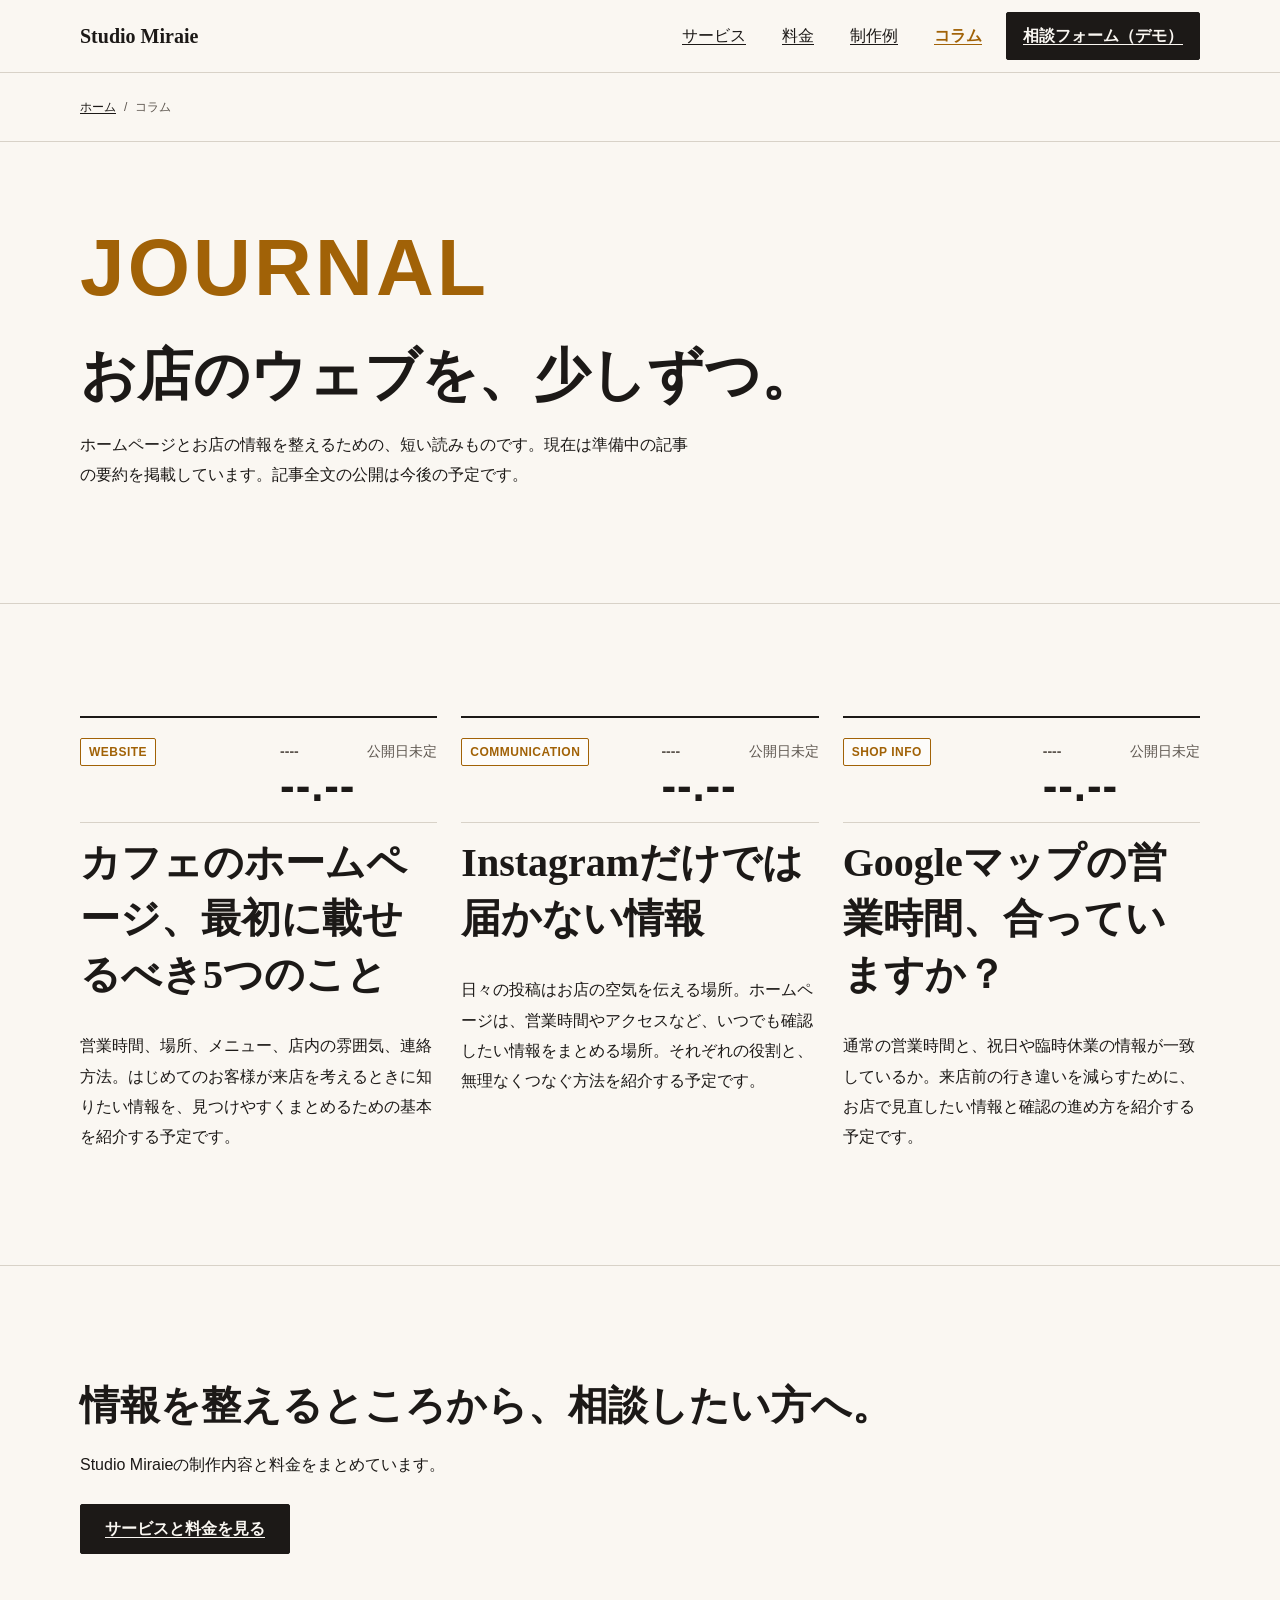
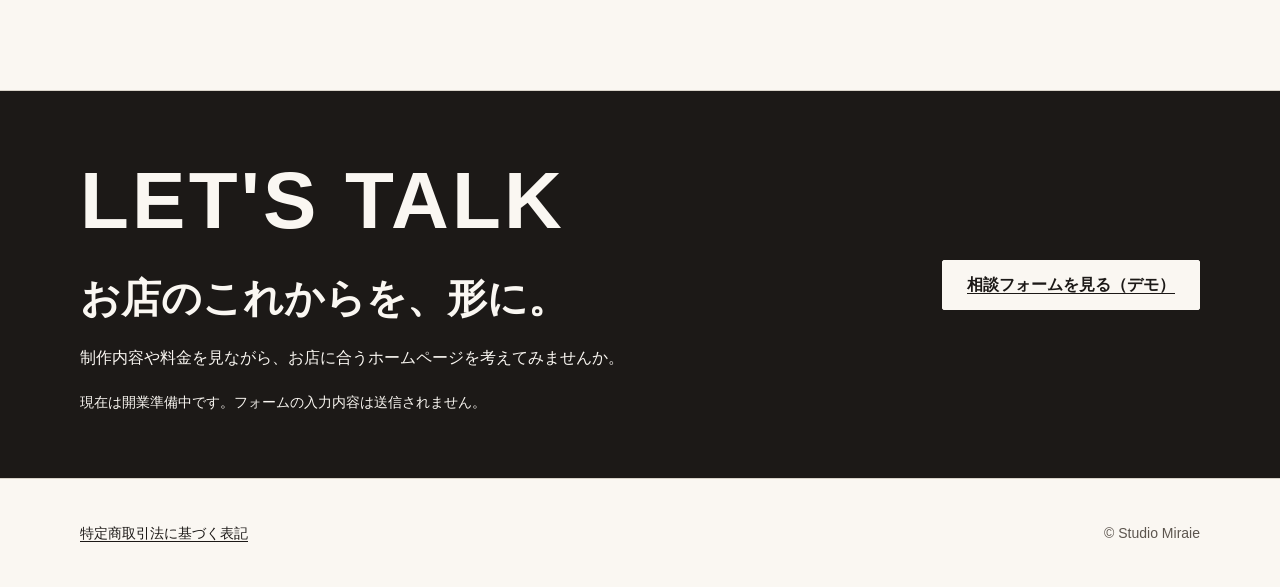
==== site/column.html @ bbf8854d "run1: portfolio site built (Codex design, agy build, Codex check, verified 16+4 conditions)" ====
<!DOCTYPE html>
<html lang="ja">
<head>
  <meta charset="utf-8">
  <meta name="viewport" content="width=device-width, initial-scale=1">
  <meta name="robots" content="noindex,nofollow">
  <title>コラム｜Studio Miraie</title>
  <meta name="description" content="ホームページとお店の情報を整えるための、短い読みものです。現在は準備中の記事の要約を掲載しています。記事全文の公開は今後の予定です。">
  <link rel="stylesheet" href="css/style.css">
</head>
<body>
  <a class="skip-link" href="#main">本文へ</a>

  <header class="site-header">
    <div class="container header-inner">
      <a class="site-logo" href="index.html">Studio Miraie</a>
      <button type="button" class="nav-toggle" id="nav-toggle" aria-expanded="false" aria-controls="site-nav">メニュー</button>
      <nav class="site-nav" id="site-nav" aria-label="主要ナビゲーション">
        <ul class="nav-list">
          <li><a href="index.html#service">サービス</a></li>
          <li><a href="index.html#pricing">料金</a></li>
          <li><a href="works.html">制作例</a></li>
          <li><a href="column.html" aria-current="page">コラム</a></li>
          <li><a class="nav-cta" href="index.html#contact">相談フォーム（デモ）</a></li>
        </ul>
      </nav>
    </div>
  </header>

  <nav class="breadcrumb" aria-label="パンくずリスト">
    <div class="container">
      <ol class="breadcrumb-list">
        <li><a href="index.html">ホーム</a></li>
        <li aria-current="page">コラム</li>
      </ol>
    </div>
  </nav>

  <main id="main">
    <header class="page-header">
      <div class="container">
        <span class="en-display">JOURNAL</span>
        <h1>お店のウェブを、少しずつ。</h1>
        <p>ホームページとお店の情報を整えるための、短い読みものです。現在は準備中の記事の要約を掲載しています。記事全文の公開は今後の予定です。</p>
      </div>
    </header>

    <section class="section" id="grid" aria-label="記事一覧">
      <div class="container">
        <div class="grid-cards" style="margin-top: 0;">
          <article class="journal-article" id="column-basics">
            <div class="journal-meta">
              <span class="tag">WEBSITE</span>
              <div class="journal-date">
                <span class="sr-only">公開準備中。公開日未定。</span>
                <div aria-hidden="true">
                  <span class="date-year">----</span>
                  <span class="date-md">--.--</span>
                </div>
                <span class="date-note" aria-hidden="true">公開日未定</span>
              </div>
            </div>
            <h2>カフェのホームページ、最初に載せるべき5つのこと</h2>
            <p>営業時間、場所、メニュー、店内の雰囲気、連絡方法。はじめてのお客様が来店を考えるときに知りたい情報を、見つけやすくまとめるための基本を紹介する予定です。</p>
          </article>

          <article class="journal-article" id="column-instagram">
            <div class="journal-meta">
              <span class="tag">COMMUNICATION</span>
              <div class="journal-date">
                <span class="sr-only">公開準備中。公開日未定。</span>
                <div aria-hidden="true">
                  <span class="date-year">----</span>
                  <span class="date-md">--.--</span>
                </div>
                <span class="date-note" aria-hidden="true">公開日未定</span>
              </div>
            </div>
            <h2>Instagramだけでは届かない情報</h2>
            <p>日々の投稿はお店の空気を伝える場所。ホームページは、営業時間やアクセスなど、いつでも確認したい情報をまとめる場所。それぞれの役割と、無理なくつなぐ方法を紹介する予定です。</p>
          </article>

          <article class="journal-article" id="column-map">
            <div class="journal-meta">
              <span class="tag">SHOP INFO</span>
              <div class="journal-date">
                <span class="sr-only">公開準備中。公開日未定。</span>
                <div aria-hidden="true">
                  <span class="date-year">----</span>
                  <span class="date-md">--.--</span>
                </div>
                <span class="date-note" aria-hidden="true">公開日未定</span>
              </div>
            </div>
            <h2>Googleマップの営業時間、合っていますか？</h2>
            <p>通常の営業時間と、祝日や臨時休業の情報が一致しているか。来店前の行き違いを減らすために、お店で見直したい情報と確認の進め方を紹介する予定です。</p>
          </article>
        </div>
      </div>
    </section>

    <section class="section">
      <div class="container">
        <h2>情報を整えるところから、相談したい方へ。</h2>
        <p>Studio Miraieの制作内容と料金をまとめています。</p>
        <div class="btn-group">
          <a class="btn btn-primary" href="index.html#service">サービスと料金を見る</a>
        </div>
      </div>
    </section>
  </main>

  <aside class="cta-band" aria-label="ご相談案内">
    <div class="container cta-band-inner">
      <div class="cta-band-content">
        <span class="en-display">LET'S TALK</span>
        <h2>お店のこれからを、形に。</h2>
        <p>制作内容や料金を見ながら、お店に合うホームページを考えてみませんか。</p>
        <p class="supplement">現在は開業準備中です。フォームの入力内容は送信されません。</p>
      </div>
      <div class="cta-band-action">
        <a class="btn btn-inverse" href="index.html#contact">相談フォームを見る（デモ）</a>
      </div>
    </div>
  </aside>

  <footer class="site-footer">
    <div class="container footer-inner">
      <ul class="footer-links">
        <li><a href="tokushoho.html">特定商取引法に基づく表記</a></li>
      </ul>
      <p class="copyright">© Studio Miraie</p>
    </div>
  </footer>

  <script src="js/main.js"></script>
</body>
</html>
---- site/css/style.css ----
:root {
  --bg: #FAF7F2;
  --text: #1C1917;
  --accent: #A16207;
  --surface: #FDFCFA;
  --muted: #5C554E;
  --border: #D8D2C8;

  --font-serif: 'Yu Mincho', 'Hiragino Mincho ProN', 'Noto Serif CJK JP', serif;
  --font-sans: -apple-system, BlinkMacSystemFont, 'Hiragino Kaku Gothic ProN', 'Yu Gothic', Meiryo, sans-serif;
}

*,
*::before,
*::after {
  box-sizing: border-box;
}

html {
  font-size: 16px;
  background-color: var(--bg);
  color: var(--text);
  font-family: var(--font-sans);
  line-height: 1.9;
  -webkit-text-size-adjust: 100%;
  text-size-adjust: 100%;
}

body {
  margin: 0;
  background-color: var(--bg);
  color: var(--text);
  font-family: var(--font-sans);
  font-size: 1rem;
  line-height: 1.9;
  overflow-x: hidden;
  overflow-wrap: anywhere;
  word-break: normal;
}

img {
  display: block;
  max-width: 100%;
  height: auto;
}

/* Focus styles */
:focus-visible {
  outline: 2px solid var(--accent);
  outline-offset: 3px;
}

.cta-band :focus-visible {
  outline: 2px solid var(--bg);
  outline-offset: 3px;
}

/* Skip link */
.skip-link {
  position: absolute;
  top: -100px;
  left: 16px;
  z-index: 1000;
  display: inline-flex;
  align-items: center;
  min-height: 44px;
  padding: 8px 16px;
  background-color: var(--text);
  color: var(--bg);
  font-size: 0.875rem;
  font-weight: 600;
  line-height: 1.5;
  text-decoration: underline;
  border: 2px solid var(--bg);
}

.skip-link:focus {
  top: 12px;
}

/* Links */
a {
  color: var(--text);
  text-decoration: underline;
  text-underline-offset: 0.2em;
  transition: background-color 150ms ease, color 150ms ease, border-color 150ms ease;
}

a:hover {
  color: var(--accent);
}

/* Container & Layout */
.container {
  width: 100%;
  max-width: 1280px;
  margin-inline: auto;
  padding-inline: 16px;
}

@media (min-width: 375px) {
  .container {
    padding-inline: 20px;
  }
}

@media (min-width: 768px) {
  .container {
    padding-inline: 32px;
  }
}

@media (min-width: 1280px) {
  .container {
    padding-inline: 80px;
  }
}

/* Section spacing */
.section {
  padding-block: 64px;
  border-bottom: 1px solid var(--border);
}

.page-header {
  padding-block: 48px 64px;
  border-bottom: 1px solid var(--border);
}

@media (min-width: 768px) {
  .section {
    padding-block: 80px;
  }
  .page-header {
    padding-block: 64px 80px;
  }
}

@media (min-width: 1280px) {
  .section {
    padding-block: 112px;
  }
  .page-header {
    padding-block: 80px 112px;
  }
}

/* Typography */
h1,
h2,
h3 {
  font-family: var(--font-serif);
  color: var(--text);
  font-weight: 600;
  margin-top: 0;
  margin-bottom: 16px;
  overflow-wrap: anywhere;
}

h1 {
  font-size: 2rem; /* 32px */
  line-height: 1.35;
}

h2 {
  font-size: 1.625rem; /* 26px */
  line-height: 1.4;
}

h3 {
  font-size: 1.25rem; /* 20px */
  line-height: 1.45;
}

@media (min-width: 768px) {
  h1 {
    font-size: 2.5rem; /* 40px */
  }
  h2 {
    font-size: 2rem; /* 32px */
  }
  h3 {
    font-size: 1.5rem; /* 24px */
  }
}

@media (min-width: 1280px) {
  h1 {
    font-size: 3.5rem; /* 56px */
  }
  h2 {
    font-size: 2.5rem; /* 40px */
  }
}

p {
  margin-top: 0;
  margin-bottom: 16px;
  max-width: 38em;
}

p:last-child {
  margin-bottom: 0;
}

.en-display {
  display: block;
  font-family: var(--font-sans);
  font-size: 2rem; /* 32px */
  font-weight: 600;
  line-height: 1.15;
  letter-spacing: 0.04em;
  color: var(--accent);
  margin-bottom: 12px;
  overflow-wrap: break-word;
}

@media (min-width: 768px) {
  .en-display {
    font-size: 3.25rem; /* 52px */
    margin-bottom: 16px;
  }
}

@media (min-width: 1280px) {
  .en-display {
    font-size: 5rem; /* 80px */
    margin-bottom: 24px;
  }
}

.label-sm {
  display: inline-block;
  font-family: var(--font-sans);
  font-size: 0.75rem; /* 12px */
  font-weight: 600;
  line-height: 1.5;
  letter-spacing: 0.04em;
  color: var(--muted);
  margin-bottom: 12px;
}

.tag {
  display: inline-block;
  font-family: var(--font-sans);
  font-size: 0.75rem; /* 12px */
  font-weight: 600;
  line-height: 1.5;
  letter-spacing: 0.04em;
  color: var(--accent);
  background-color: var(--surface);
  border: 1px solid var(--accent);
  padding: 4px 8px;
  border-radius: 2px;
}

.tag-status {
  display: inline-block;
  font-family: var(--font-sans);
  font-size: 0.75rem; /* 12px */
  font-weight: 600;
  line-height: 1.5;
  color: var(--text);
  background-color: var(--bg);
  border: 1px solid var(--muted);
  padding: 4px 8px;
  border-radius: 2px;
}

.supplement,
.note,
figcaption {
  font-size: 0.875rem; /* 14px */
  line-height: 1.75;
  color: var(--muted);
  max-width: 38em;
}

figcaption {
  margin-top: 8px;
}

/* Header & Navigation */
.site-header {
  background-color: var(--bg);
  border-bottom: 1px solid var(--border);
}

.header-inner {
  display: flex;
  flex-wrap: wrap;
  align-items: center;
  justify-content: space-between;
  padding-block: 12px;
  gap: 12px;
}

.site-logo {
  display: inline-flex;
  align-items: center;
  min-height: 44px;
  padding-block: 4px;
  font-family: var(--font-serif);
  font-size: 1.25rem;
  font-weight: 600;
  color: var(--text);
  text-decoration: none;
}

.site-logo:hover {
  color: var(--accent);
  text-decoration: underline;
}

.nav-toggle {
  display: none;
  align-items: center;
  justify-content: center;
  min-height: 44px;
  min-width: 44px;
  padding: 8px 16px;
  font-family: var(--font-sans);
  font-size: 0.875rem;
  font-weight: 600;
  line-height: 1.5;
  color: var(--text);
  background-color: var(--surface);
  border: 1px solid var(--text);
  border-radius: 2px;
  cursor: pointer;
  transition: background-color 150ms ease, color 150ms ease, border-color 150ms ease;
}

.nav-toggle:hover {
  background-color: var(--text);
  color: var(--bg);
}

.js-enabled .nav-toggle {
  display: inline-flex;
}

.site-nav {
  width: 100%;
  border-top: 1px solid var(--border);
  padding-top: 12px;
}

.js-enabled .site-nav[hidden] {
  display: none;
}

.nav-list {
  list-style: none;
  margin: 0;
  padding: 0;
  display: flex;
  flex-direction: column;
  gap: 8px;
}

.nav-list a {
  display: flex;
  align-items: center;
  min-height: 44px;
  padding: 8px 12px;
  font-size: 1rem;
  font-weight: 500;
  color: var(--text);
  text-decoration: underline;
  border-radius: 2px;
}

.nav-list a:hover {
  background-color: var(--surface);
  color: var(--accent);
}

.nav-list a[aria-current="page"] {
  font-weight: 700;
  color: var(--accent);
}

.nav-list .nav-cta {
  background-color: var(--text);
  color: var(--bg);
  border: 1px solid var(--text);
  font-weight: 600;
  justify-content: center;
}

.nav-list .nav-cta:hover {
  background-color: var(--surface);
  color: var(--text);
}

@media (min-width: 1024px) {
  .js-enabled .nav-toggle,
  .nav-toggle {
    display: none;
  }

  .site-nav,
  .js-enabled .site-nav[hidden] {
    display: block;
    width: auto;
    border-top: none;
    padding-top: 0;
  }

  .nav-list {
    flex-direction: row;
    align-items: center;
    gap: 12px;
  }

  .nav-list .nav-cta {
    padding-inline: 16px;
  }
}

/* Breadcrumb */
.breadcrumb {
  padding-block: 12px;
  border-bottom: 1px solid var(--border);
  font-size: 0.75rem; /* 12px */
  line-height: 1.5;
  color: var(--muted);
}

.breadcrumb-list {
  list-style: none;
  margin: 0;
  padding: 0;
  display: flex;
  flex-wrap: wrap;
  align-items: center;
  gap: 8px;
}

.breadcrumb-list li {
  display: inline-flex;
  align-items: center;
  gap: 8px;
}

.breadcrumb-list li + li::before {
  content: "/";
  color: var(--muted);
}

.breadcrumb-list a {
  display: inline-flex;
  align-items: center;
  min-height: 44px;
  color: var(--text);
  text-decoration: underline;
}

.breadcrumb-list a:hover {
  color: var(--accent);
}

/* Buttons */
.btn-group {
  display: flex;
  flex-direction: column;
  gap: 12px;
  margin-block: 24px;
}

@media (min-width: 768px) {
  .btn-group {
    flex-direction: row;
    flex-wrap: wrap;
    align-items: center;
    gap: 16px;
  }
}

.btn {
  display: inline-flex;
  align-items: center;
  justify-content: center;
  width: 100%;
  min-height: 48px;
  padding: 12px 24px;
  font-family: var(--font-sans);
  font-size: 1rem; /* 16px */
  font-weight: 600;
  line-height: 1.5;
  text-align: center;
  text-decoration: underline;
  border-radius: 2px;
  cursor: pointer;
  transition: background-color 150ms ease, color 150ms ease, border-color 150ms ease;
}

@media (min-width: 768px) {
  .btn {
    width: auto;
  }
}

.btn-primary {
  background-color: var(--text);
  color: var(--bg);
  border: 1px solid var(--text);
}

.btn-primary:hover {
  background-color: var(--surface);
  color: var(--text);
  border-color: var(--text);
}

.btn-secondary {
  background-color: var(--surface);
  color: var(--text);
  border: 1px solid var(--text);
}

.btn-secondary:hover {
  background-color: var(--text);
  color: var(--bg);
}

.btn:disabled {
  background-color: var(--surface);
  color: var(--muted);
  border-color: var(--muted);
  cursor: not-allowed;
}

/* Grids & Cards */
.grid-hero {
  display: grid;
  grid-template-columns: minmax(0, 1fr);
  gap: 32px;
  align-items: start;
}

@media (min-width: 768px) {
  .grid-hero {
    grid-template-columns: 7fr 5fr;
    gap: 32px;
  }
}

@media (min-width: 1280px) {
  .grid-hero {
    grid-template-columns: repeat(12, minmax(0, 1fr));
    gap: 24px;
  }
  .grid-hero > .hero-content {
    grid-column: span 7;
  }
  .grid-hero > .hero-visual {
    grid-column: span 5;
  }
}

.grid-2col {
  display: grid;
  grid-template-columns: minmax(0, 1fr);
  gap: 32px;
  align-items: start;
}

@media (min-width: 768px) {
  .grid-2col {
    grid-template-columns: 7fr 5fr;
    gap: 32px;
  }
}

@media (min-width: 1280px) {
  .grid-2col {
    grid-template-columns: repeat(12, minmax(0, 1fr));
    gap: 24px;
  }
  .grid-2col > .col-main {
    grid-column: span 7;
  }
  .grid-2col > .col-side {
    grid-column: span 5;
  }
}

.grid-cards {
  display: grid;
  grid-template-columns: minmax(0, 1fr);
  gap: 24px;
  margin-top: 32px;
}

@media (min-width: 768px) {
  .grid-cards {
    grid-template-columns: repeat(2, minmax(0, 1fr));
    gap: 24px;
  }
}

@media (min-width: 1280px) {
  .grid-cards {
    grid-template-columns: repeat(3, minmax(0, 1fr));
    gap: 24px;
  }
}

.grid-cards > *,
.grid-hero > *,
.grid-2col > * {
  min-width: 0;
}

.card {
  background-color: var(--surface);
  border: 1px solid var(--border);
  border-radius: 2px;
  padding: 20px;
}

@media (min-width: 375px) {
  .card {
    padding: 24px;
  }
}

/* Hero specifics */
.price-preview {
  display: inline-block;
  margin-top: 8px;
  margin-bottom: 8px;
  padding: 12px 16px;
  background-color: var(--surface);
  border: 1px solid var(--border);
  border-left: 3px solid var(--accent);
  font-weight: 600;
}

/* Images & Media frames */
figure {
  margin: 0;
}

.media-contain {
  background-color: var(--surface);
  border: 1px solid var(--border);
  padding: 8px;
}

.media-contain img {
  width: 100%;
  aspect-ratio: 1280 / 900;
  object-fit: contain;
}

.media-4x3 {
  border: 1px solid var(--border);
  overflow: hidden;
}

.media-4x3 img {
  width: 100%;
  aspect-ratio: 4 / 3;
  object-fit: cover;
  object-position: center;
}

.media-3x2 {
  border: 1px solid var(--border);
  overflow: hidden;
}

.media-3x2 img {
  width: 100%;
  aspect-ratio: 3 / 2;
  object-fit: cover;
  object-position: center;
}

/* Lists & Editorial tables */
.editorial-list {
  list-style: none;
  margin: 24px 0;
  padding: 0;
  border-top: 1px solid var(--border);
}

.editorial-list li {
  padding-block: 16px;
  border-bottom: 1px solid var(--border);
  max-width: 38em;
}

.service-list {
  margin-top: 32px;
  border-top: 1px solid var(--border);
}

.service-item {
  padding-block: 24px;
  border-bottom: 1px solid var(--border);
  display: grid;
  grid-template-columns: minmax(0, 1fr);
  gap: 8px;
}

@media (min-width: 768px) {
  .service-item {
    grid-template-columns: 280px minmax(0, 1fr);
    gap: 24px;
    align-items: baseline;
  }
}

.service-item h3 {
  margin-bottom: 0;
  font-size: 1.25rem;
}

/* Pricing cards */
.price-card {
  display: flex;
  flex-direction: column;
  gap: 12px;
}

.price-card-header {
  display: flex;
  flex-wrap: wrap;
  align-items: center;
  gap: 8px;
}

.price-card h3 {
  margin-bottom: 0;
}

.price-block {
  padding-block: 12px;
  border-top: 1px solid var(--border);
  border-bottom: 1px solid var(--border);
}

.price-value {
  display: block;
  font-family: var(--font-sans);
  font-size: 2.5rem; /* 40px */
  font-weight: 700;
  line-height: 1.2;
  color: var(--text);
}

@media (min-width: 768px) {
  .price-value {
    font-size: 2.75rem; /* 44px */
  }
}

@media (min-width: 1280px) {
  .price-value {
    font-size: 3rem; /* 48px */
  }
}

.price-unit {
  display: block;
  margin-top: 4px;
  font-size: 0.875rem; /* 14px */
  line-height: 1.75;
  color: var(--muted);
  font-weight: 600;
}

.conditions-list {
  margin-top: 32px;
  padding: 20px;
  background-color: var(--surface);
  border: 1px solid var(--border);
}

@media (min-width: 375px) {
  .conditions-list {
    padding: 24px;
  }
}

.conditions-list ul {
  margin: 0;
  padding-left: 20px;
}

.conditions-list li {
  margin-bottom: 8px;
  max-width: 38em;
}

.conditions-list li:last-child {
  margin-bottom: 0;
}

/* Process ordered list */
.process-list {
  list-style: none;
  margin: 32px 0 0;
  padding: 0;
  border-top: 1px solid var(--border);
  counter-reset: step;
}

.process-item {
  padding-block: 24px;
  border-bottom: 1px solid var(--border);
  display: grid;
  grid-template-columns: minmax(0, 1fr);
  gap: 8px;
}

@media (min-width: 768px) {
  .process-item {
    grid-template-columns: 280px minmax(0, 1fr);
    gap: 24px;
    align-items: baseline;
  }
}

.process-title {
  font-family: var(--font-serif);
  font-size: 1.25rem;
  font-weight: 600;
  color: var(--text);
  margin: 0;
}

.process-num {
  font-family: var(--font-sans);
  font-size: 0.875rem;
  font-weight: 700;
  color: var(--accent);
  margin-right: 8px;
}

/* Callout box */
.callout-box {
  background-color: var(--surface);
  border: 2px solid var(--text);
  padding: 20px;
  margin-block: 24px;
}

@media (min-width: 375px) {
  .callout-box {
    padding: 24px;
  }
}

/* Contact Form */
.contact-form {
  max-width: 640px;
  margin-top: 24px;
}

.form-field {
  margin-bottom: 24px;
}

.form-label {
  display: block;
  font-weight: 600;
  margin-bottom: 8px;
  color: var(--text);
}

.form-example {
  display: block;
  font-size: 0.875rem; /* 14px */
  line-height: 1.75;
  color: var(--muted);
  margin-bottom: 8px;
}

.form-input,
.form-textarea {
  width: 100%;
  min-height: 48px;
  padding: 12px 16px;
  font-family: var(--font-sans);
  font-size: 1rem; /* 16px */
  line-height: 1.6;
  color: var(--text);
  background-color: var(--surface);
  border: 1px solid var(--muted);
  border-radius: 2px;
}

.form-textarea {
  min-height: 140px;
  resize: vertical;
}

.form-input:disabled,
.form-textarea:disabled {
  background-color: var(--bg);
  color: var(--muted);
  cursor: not-allowed;
}

.form-input[aria-invalid="true"],
.form-textarea[aria-invalid="true"] {
  border: 2px solid var(--text);
}

.field-error {
  margin-top: 8px;
  padding: 8px 12px;
  background-color: var(--surface);
  border-left: 3px solid var(--accent);
  color: var(--text);
  font-size: 0.875rem; /* 14px */
  font-weight: 600;
  line-height: 1.75;
}

.field-error[hidden] {
  display: none;
}

.form-status {
  margin-top: 24px;
  padding: 16px 20px;
  background-color: var(--surface);
  border: 2px solid var(--text);
  color: var(--text);
  font-weight: 600;
}

.form-status[hidden] {
  display: none;
}

/* Column / Journal Editorial Grid */
.journal-article {
  border-top: 2px solid var(--text);
  padding-top: 20px;
  display: flex;
  flex-direction: column;
  gap: 12px;
}

.journal-meta {
  display: flex;
  flex-direction: column;
  align-items: flex-start;
  gap: 12px;
  padding-bottom: 12px;
  border-bottom: 1px solid var(--border);
}

@media (min-width: 375px) {
  .journal-meta {
    flex-direction: row;
    flex-wrap: wrap;
    align-items: baseline;
    justify-content: space-between;
  }
}

.journal-date {
  display: flex;
  align-items: baseline;
  gap: 12px;
}

.date-year {
  display: block;
  font-family: var(--font-sans);
  font-size: 0.875rem; /* 14px */
  font-weight: 600;
  line-height: 1.5;
  color: var(--muted);
}

.date-md {
  display: block;
  font-family: var(--font-sans);
  font-size: 2.25rem; /* 36px */
  font-weight: 700;
  line-height: 1.1;
  letter-spacing: 0.02em;
  color: var(--text);
}

@media (min-width: 768px) {
  .date-md {
    font-size: 2.75rem; /* 44px */
  }
}

.date-note {
  display: block;
  font-size: 0.875rem; /* 14px */
  line-height: 1.75;
  color: var(--muted);
}

.sr-only {
  position: absolute;
  width: 1px;
  height: 1px;
  padding: 0;
  margin: -1px;
  overflow: hidden;
  clip: rect(0, 0, 0, 0);
  white-space: nowrap;
  border: 0;
}

/* Legal dl */
.legal-dl {
  margin: 32px 0;
  border-top: 1px solid var(--border);
}

.legal-row {
  padding-block: 20px;
  border-bottom: 1px solid var(--border);
  display: grid;
  grid-template-columns: minmax(0, 1fr);
  gap: 8px;
}

@media (min-width: 768px) {
  .legal-row {
    grid-template-columns: 240px minmax(0, 1fr);
    gap: 24px;
    align-items: baseline;
  }
}

.legal-row dt {
  font-weight: 700;
  color: var(--text);
}

.legal-row dd {
  margin: 0;
  max-width: 38em;
}

/* Common Bottom CTA Band */
.cta-band {
  background-color: var(--text);
  color: var(--bg);
  padding-block: 48px;
}

@media (min-width: 768px) {
  .cta-band {
    padding-block: 64px;
  }
}

.cta-band-inner {
  display: flex;
  flex-direction: column;
  gap: 24px;
}

@media (min-width: 768px) {
  .cta-band-inner {
    flex-direction: row;
    align-items: center;
    justify-content: space-between;
    gap: 32px;
  }
}

.cta-band .en-display {
  color: var(--bg);
}

.cta-band h2 {
  color: var(--bg);
}

.cta-band p {
  color: var(--bg);
}

.cta-band .supplement {
  color: var(--bg);
  margin-top: 12px;
}

.cta-band-action {
  display: flex;
  flex-direction: column;
  align-items: flex-start;
  flex-shrink: 0;
}

.btn-inverse {
  background-color: var(--bg);
  color: var(--text);
  border: 1px solid var(--bg);
}

.btn-inverse:hover {
  background-color: var(--text);
  color: var(--bg);
  border-color: var(--bg);
}

/* Footer */
.site-footer {
  background-color: var(--bg);
  border-top: 1px solid var(--border);
  padding-block: 32px;
}

.footer-inner {
  display: flex;
  flex-direction: column;
  gap: 16px;
}

@media (min-width: 768px) {
  .footer-inner {
    flex-direction: row;
    align-items: center;
    justify-content: space-between;
  }
}

.footer-links {
  list-style: none;
  margin: 0;
  padding: 0;
  display: flex;
  flex-wrap: wrap;
  gap: 16px;
}

.footer-links a {
  display: inline-flex;
  align-items: center;
  min-height: 44px;
  font-size: 0.875rem; /* 14px */
  color: var(--text);
  text-decoration: underline;
}

.footer-links a:hover {
  color: var(--accent);
}

.footer-links a[aria-current="page"] {
  font-weight: 700;
  color: var(--accent);
}

.copyright {
  font-size: 0.875rem; /* 14px */
  color: var(--muted);
  margin: 0;
}

/* Reduced motion */
@media (prefers-reduced-motion: reduce) {
  *,
  *::before,
  *::after {
    animation-duration: 0.01ms !important;
    animation-iteration-count: 1 !important;
    transition-duration: 0.01ms !important;
    scroll-behavior: auto !important;
  }
}
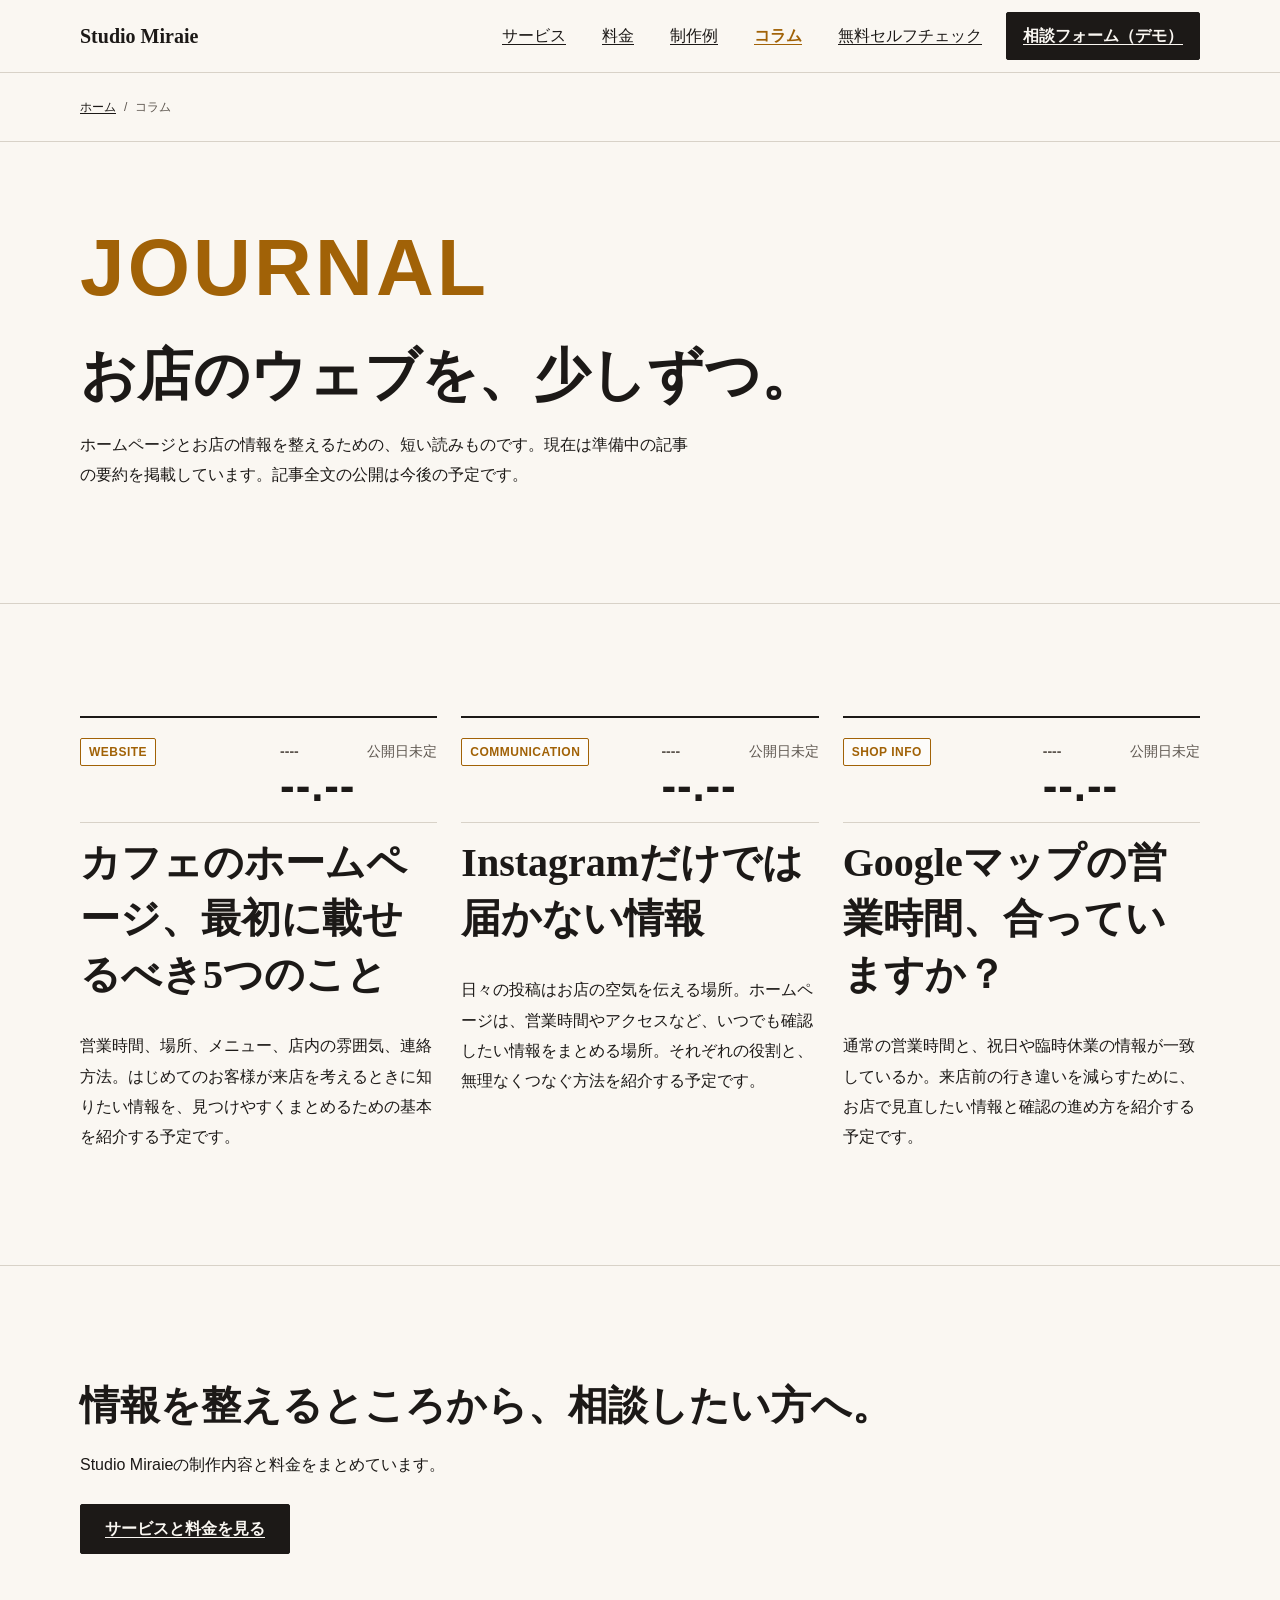
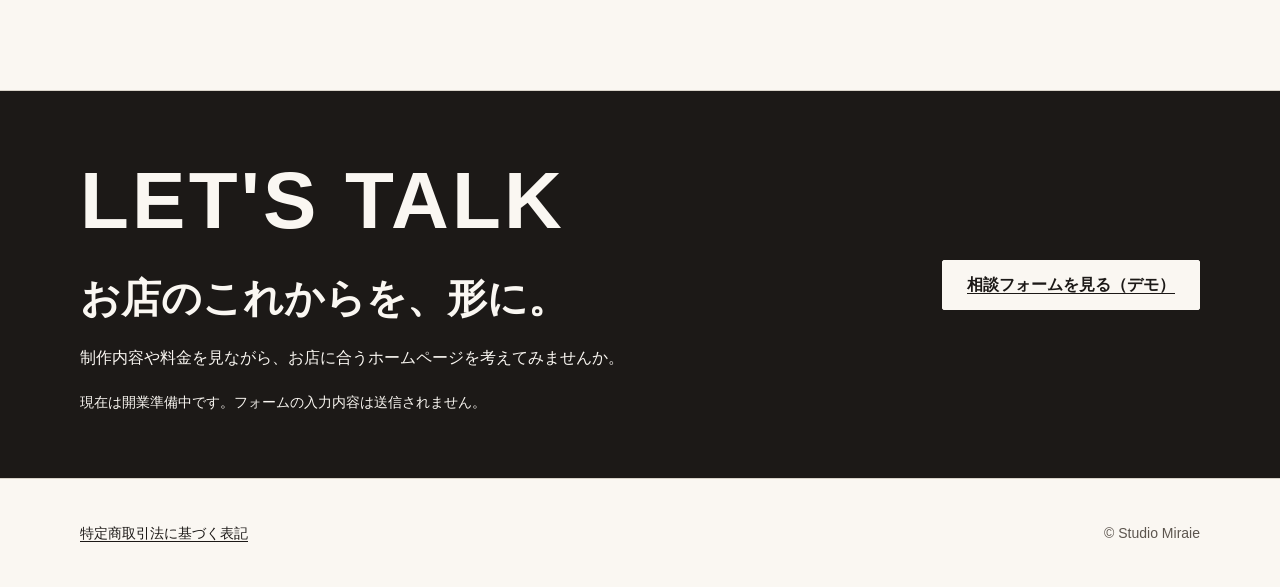
==== commit 12d0d29a: "run2: free self-check diagnosis flow (research-based, checked, verified)" ====
--- a/site/column.html
+++ b/site/column.html
@@ -21,6 +21,7 @@
           <li><a href="index.html#pricing">料金</a></li>
           <li><a href="works.html">制作例</a></li>
           <li><a href="column.html" aria-current="page">コラム</a></li>
+          <li><a href="shindan.html">無料セルフチェック</a></li>
           <li><a class="nav-cta" href="index.html#contact">相談フォーム（デモ）</a></li>
         </ul>
       </nav>
--- a/site/css/style.css
+++ b/site/css/style.css
@@ -1178,3 +1178,399 @@
     scroll-behavior: auto !important;
   }
 }
+
+/* Self-Check (Shindan) Flow */
+.shindan-step[hidden],
+.shindan-q-panel[hidden],
+.shindan-hidden[hidden] {
+  display: none !important;
+}
+
+.shindan-container {
+  max-width: 760px;
+}
+
+.shindan-heading:focus {
+  outline: 2px solid var(--accent);
+  outline-offset: 4px;
+}
+
+.shindan-progress {
+  margin-bottom: 24px;
+  padding: 16px 20px;
+  background-color: var(--surface);
+  border: 1px solid var(--border);
+  border-radius: 2px;
+}
+
+.shindan-progress-header {
+  display: flex;
+  flex-wrap: wrap;
+  align-items: baseline;
+  justify-content: space-between;
+  gap: 8px;
+  margin-bottom: 8px;
+}
+
+.shindan-progress-text {
+  font-family: var(--font-sans);
+  font-size: 0.875rem;
+  font-weight: 700;
+  color: var(--text);
+  margin: 0;
+}
+
+.shindan-progress-note {
+  font-size: 0.8125rem;
+  line-height: 1.6;
+  color: var(--muted);
+  margin: 8px 0 0;
+}
+
+.shindan-progress-track {
+  width: 100%;
+  height: 6px;
+  background-color: var(--border);
+  border-radius: 2px;
+  overflow: hidden;
+}
+
+.shindan-progress-fill {
+  height: 100%;
+  background-color: var(--accent);
+  width: 0%;
+  transition: width 150ms ease;
+}
+
+.shindan-fieldset {
+  border: none;
+  margin: 0;
+  padding: 0;
+  min-width: 0;
+}
+
+.shindan-legend {
+  display: block;
+  width: 100%;
+  padding: 0;
+  margin-bottom: 12px;
+  font-family: var(--font-serif);
+  font-size: 1.375rem;
+  font-weight: 600;
+  line-height: 1.45;
+  color: var(--text);
+}
+
+@media (min-width: 768px) {
+  .shindan-legend {
+    font-size: 1.625rem;
+  }
+}
+
+.shindan-q-num {
+  display: block;
+  font-family: var(--font-sans);
+  font-size: 0.875rem;
+  font-weight: 700;
+  color: var(--accent);
+  margin-bottom: 6px;
+}
+
+.shindan-supplement {
+  font-size: 0.875rem;
+  line-height: 1.75;
+  color: var(--muted);
+  margin-top: 0;
+  margin-bottom: 20px;
+}
+
+.shindan-options {
+  display: flex;
+  flex-direction: column;
+  gap: 12px;
+  margin-top: 20px;
+}
+
+.shindan-option {
+  display: flex;
+  align-items: center;
+  justify-content: space-between;
+  gap: 12px;
+  width: 100%;
+  min-height: 52px;
+  padding: 14px 16px;
+  background-color: var(--surface);
+  border: 1px solid var(--text);
+  border-radius: 2px;
+  cursor: pointer;
+  transition: background-color 150ms ease, border-color 150ms ease;
+}
+
+.shindan-option:hover {
+  background-color: var(--bg);
+  border-color: var(--accent);
+}
+
+.shindan-option:focus-within {
+  outline: 2px solid var(--accent);
+  outline-offset: 2px;
+}
+
+.shindan-option.is-selected {
+  background-color: var(--surface);
+  border: 2px solid var(--text);
+  border-left: 5px solid var(--accent);
+  font-weight: 700;
+}
+
+.shindan-option-main {
+  display: flex;
+  align-items: flex-start;
+  gap: 12px;
+  min-width: 0;
+  flex: 1;
+}
+
+.shindan-radio {
+  width: 20px;
+  height: 20px;
+  margin: 4px 0 0;
+  flex-shrink: 0;
+  accent-color: var(--accent);
+  cursor: pointer;
+}
+
+.shindan-option-text {
+  font-size: 1rem;
+  line-height: 1.6;
+  color: var(--text);
+}
+
+.shindan-option-badge {
+  display: none;
+  flex-shrink: 0;
+  font-size: 0.75rem;
+  font-weight: 700;
+  line-height: 1.4;
+  color: var(--text);
+  background-color: var(--bg);
+  border: 1px solid var(--accent);
+  padding: 2px 8px;
+  border-radius: 2px;
+}
+
+.shindan-option.is-selected .shindan-option-badge {
+  display: inline-block;
+}
+
+.shindan-error {
+  margin-top: 16px;
+  padding: 12px 16px;
+  background-color: var(--surface);
+  border: 1px solid var(--text);
+  border-left: 4px solid var(--accent);
+  color: var(--text);
+  font-size: 0.875rem;
+  font-weight: 600;
+  line-height: 1.6;
+}
+
+.shindan-nav-actions {
+  display: flex;
+  flex-direction: column-reverse;
+  gap: 12px;
+  margin-top: 28px;
+}
+
+@media (min-width: 768px) {
+  .shindan-nav-actions {
+    flex-direction: row;
+    align-items: center;
+    justify-content: space-between;
+    gap: 16px;
+  }
+}
+
+/* Result blocks */
+.shindan-result-section {
+  margin-top: 40px;
+  padding-top: 32px;
+  border-top: 1px solid var(--border);
+}
+
+.shindan-card-list {
+  display: flex;
+  flex-direction: column;
+  gap: 16px;
+  margin-top: 20px;
+}
+
+.shindan-result-card {
+  background-color: var(--surface);
+  border: 1px solid var(--border);
+  border-left: 4px solid var(--accent);
+  padding: 20px;
+  border-radius: 2px;
+}
+
+@media (min-width: 375px) {
+  .shindan-result-card {
+    padding: 24px;
+  }
+}
+
+.shindan-result-card h4 {
+  font-family: var(--font-serif);
+  font-size: 1.125rem;
+  font-weight: 600;
+  line-height: 1.45;
+  color: var(--text);
+  margin: 0 0 8px;
+}
+
+.shindan-your-answer {
+  display: inline-block;
+  font-size: 0.875rem;
+  font-weight: 600;
+  line-height: 1.6;
+  color: var(--muted);
+  background-color: var(--bg);
+  border: 1px solid var(--border);
+  padding: 4px 10px;
+  margin-bottom: 12px;
+  border-radius: 2px;
+}
+
+.shindan-good-list {
+  list-style: none;
+  margin: 16px 0 0;
+  padding: 0;
+  border-top: 1px solid var(--border);
+}
+
+.shindan-good-list li {
+  padding-block: 14px;
+  border-bottom: 1px solid var(--border);
+  display: flex;
+  align-items: baseline;
+  gap: 10px;
+  max-width: 42em;
+}
+
+.shindan-good-mark {
+  font-size: 0.75rem;
+  font-weight: 700;
+  color: var(--accent);
+  border: 1px solid var(--accent);
+  background-color: var(--surface);
+  padding: 2px 6px;
+  flex-shrink: 0;
+}
+
+.shindan-remaining-block {
+  margin-top: 24px;
+  padding: 20px;
+  background-color: var(--surface);
+  border: 1px solid var(--border);
+}
+
+.shindan-answers-summary {
+  margin-top: 20px;
+  border-top: 1px solid var(--border);
+}
+
+.shindan-answer-row {
+  padding-block: 16px;
+  border-bottom: 1px solid var(--border);
+  display: flex;
+  flex-direction: column;
+  gap: 8px;
+}
+
+@media (min-width: 768px) {
+  .shindan-answer-row {
+    flex-direction: row;
+    align-items: baseline;
+    justify-content: space-between;
+    gap: 16px;
+  }
+}
+
+.shindan-answer-row-main {
+  flex: 1;
+  min-width: 0;
+}
+
+.shindan-answer-q {
+  font-weight: 600;
+  color: var(--text);
+  margin-bottom: 4px;
+}
+
+.shindan-answer-val {
+  font-size: 0.875rem;
+  color: var(--muted);
+  margin: 0;
+}
+
+.shindan-copy-box {
+  margin-top: 16px;
+  padding: 16px;
+  background-color: var(--surface);
+  border: 1px solid var(--border);
+}
+
+.shindan-review-item {
+  padding-block: 24px;
+  border-bottom: 1px solid var(--border);
+}
+
+.shindan-cta-box {
+  margin-top: 40px;
+  padding: 24px;
+  background-color: var(--surface);
+  border: 2px solid var(--text);
+}
+
+@media (min-width: 768px) {
+  .shindan-cta-box {
+    padding: 32px;
+  }
+}
+
+.shindan-monitor-box {
+  margin-top: 24px;
+  padding: 20px;
+  background-color: var(--bg);
+  border: 1px solid var(--border);
+  border-left: 3px solid var(--accent);
+}
+
+@media print {
+  .site-header,
+  .breadcrumb,
+  .cta-band,
+  .site-footer,
+  .shindan-no-print,
+  #step-intro,
+  #step-question,
+  #step-review {
+    display: none !important;
+  }
+
+  #step-result {
+    display: block !important;
+  }
+
+  body {
+    background-color: #ffffff;
+    color: #000000;
+  }
+
+  .shindan-result-card,
+  .callout-box,
+  .shindan-cta-box,
+  .shindan-monitor-box {
+    break-inside: avoid;
+  }
+}
